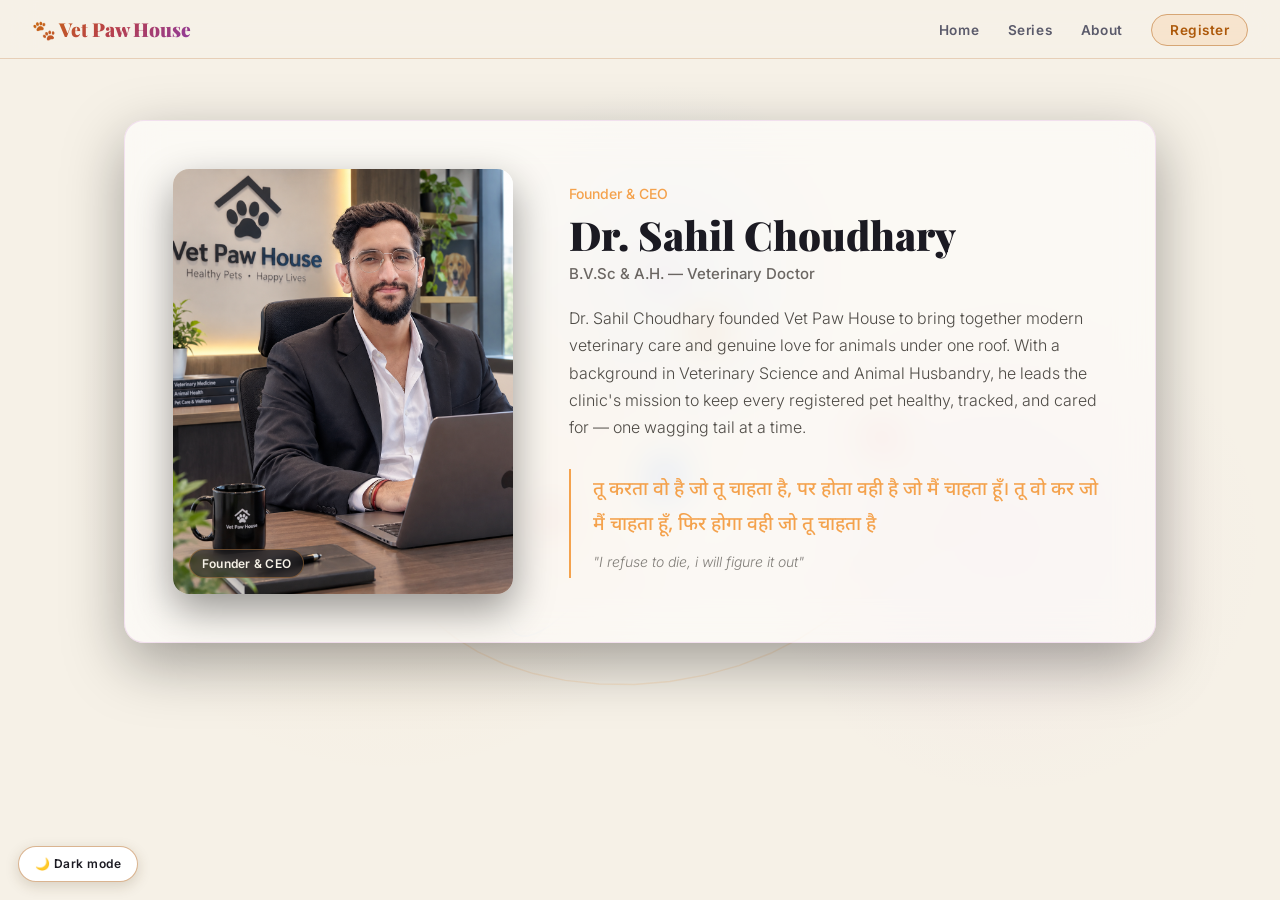
==== about.html @ 9d10beec "Add files via upload" ====
<!DOCTYPE html>
<html lang="en">
<head>
  <meta charset="UTF-8">
  <meta name="viewport" content="width=device-width, initial-scale=1.0">
  <title>Vet Paw House — About</title>
  <link rel="preconnect" href="https://fonts.googleapis.com">
  <link href="https://fonts.googleapis.com/css2?family=Playfair+Display:wght@700;900&family=Inter:wght@300;400;500;600;700&family=Noto+Sans+Devanagari:wght@400;500;600&display=swap" rel="stylesheet">
  <link rel="stylesheet" href="home.css">
  <script src="theme.js"></script>
  <style>
    /* ===== FOUNDER PAGE — page-specific styles only.
       Shared nav/canvas/footer rules live in home.css, same as home.html. ===== */

    .founder-section{
      position:relative; z-index:2;
      max-width:1080px; margin:0 auto;
      padding:120px 24px 100px;
    }

    .founder-card{
      display:grid;
      grid-template-columns:340px 1fr;
      gap:56px;
      align-items:center;
      background:rgba(27,30,39,.55);
      border:1px solid rgba(244,162,77,.18);
      border-radius:20px;
      backdrop-filter:blur(18px);
      -webkit-backdrop-filter:blur(18px);
      padding:48px;
      box-shadow:0 20px 60px rgba(0,0,0,.35);
    }
    :root[data-theme="light"] .founder-card,
    html:not([data-theme="dark"]) .founder-card{
      background:rgba(255,255,255,.55);
      border-color:rgba(201,111,208,.18);
    }

    .founder-photo-wrap{
      position:relative;
      border-radius:16px;
      overflow:hidden;
      aspect-ratio:4/5;
      box-shadow:0 16px 40px rgba(0,0,0,.4);
    }
    .founder-photo-wrap img{
      width:100%; height:100%; object-fit:cover; display:block;
    }
    .founder-photo-tag{
      position:absolute; left:16px; bottom:16px;
      font-family:'Inter',sans-serif; font-size:12px; font-weight:600;
      letter-spacing:.02em;
      color:#f6f1e7;
      background:rgba(13,15,20,.55);
      border:1px solid rgba(244,162,77,.35);
      padding:6px 12px; border-radius:999px;
      backdrop-filter:blur(6px);
    }

    .founder-eyebrow{
      font-family:'Inter',sans-serif; font-size:14px; font-weight:500;
      color:#f4a24d; margin:0 0 10px;
    }
    .founder-name{
      font-family:'Playfair Display',serif; font-weight:900;
      font-size:clamp(28px,3.4vw,40px); line-height:1.15;
      margin:0 0 6px; color:inherit;
    }
    .founder-credential{
      font-family:'Inter',sans-serif; font-size:15px; font-weight:500;
      color:rgba(246,241,231,.75); margin:0 0 22px;
    }
    :root[data-theme="light"] .founder-credential,
    html:not([data-theme="dark"]) .founder-credential{
      color:rgba(30,25,20,.65);
    }

    .founder-bio{
      font-family:'Inter',sans-serif; font-weight:300; font-size:16px;
      line-height:1.7; max-width:56ch;
      color:rgba(246,241,231,.85); margin:0 0 28px;
    }
    :root[data-theme="light"] .founder-bio,
    html:not([data-theme="dark"]) .founder-bio{
      color:rgba(30,25,20,.78);
    }

    .founder-quote{
      border-left:2px solid #f4a24d;
      padding:4px 0 4px 22px;
      margin:0;
    }
    .founder-quote-hi{
      font-family:'Noto Sans Devanagari','Inter',sans-serif;
      font-weight:500; font-size:19px; line-height:1.85;
      color:#f4a24d; margin:0 0 8px;
    }
    .founder-quote-en{
      font-family:'Inter',sans-serif; font-weight:300; font-style:italic;
      font-size:14px; line-height:1.6;
      color:rgba(246,241,231,.6); margin:0;
    }
    :root[data-theme="light"] .founder-quote-en,
    html:not([data-theme="dark"]) .founder-quote-en{
      color:rgba(30,25,20,.55);
    }

    @media (max-width:760px){
      .founder-card{
        grid-template-columns:1fr;
        padding:32px 24px;
        gap:32px;
      }
      .founder-photo-wrap{ max-width:280px; margin:0 auto; }
    }
  </style>
</head>
<body>

  <canvas id="bg-canvas"></canvas>

  <!-- NAVBAR -->
  <nav class="navbar">
    <a href="home.html" class="nav-logo">🐾 Vet Paw House</a>
    <ul class="nav-links">
      <li><a href="home.html"><span class="nav-text">Home</span></a></li>
      <li><a href="series.html"><span class="nav-text">Series</span></a></li>
      <li><a href="about.html"><span class="nav-text">About</span></a></li>
      <li class="nav-register"><a href="index.html" class="nav-cta">Register</a></li>
    </ul>
    <button class="nav-dots" id="navDots" type="button" aria-label="Open menu" aria-expanded="false" aria-controls="navMenu"><span></span><span></span><span></span></button>
    <div class="nav-menu" id="navMenu" aria-label="Site menu"></div>
  </nav>

  <!-- FOUNDER & CEO -->
  <section class="founder-section" id="founder-section">
    <div class="founder-card">
      <div class="founder-photo-wrap">
        <img src="founder.jpg" alt="Dr. Sahil Choudhary, Founder & CEO of Vet Paw House">
        <span class="founder-photo-tag">Founder & CEO</span>
      </div>
      <div class="founder-content">
        <p class="founder-eyebrow">Founder & CEO</p>
        <h1 class="founder-name">Dr. Sahil Choudhary</h1>
        <p class="founder-credential">B.V.Sc &amp; A.H. — Veterinary Doctor</p>
        <p class="founder-bio">
          Dr. Sahil Choudhary founded Vet Paw House to bring together modern veterinary
          care and genuine love for animals under one roof. With a background in
          Veterinary Science and Animal Husbandry, he leads the clinic's mission to
          keep every registered pet healthy, tracked, and cared for — one wagging
          tail at a time.
        </p>
        <blockquote class="founder-quote">
          <p class="founder-quote-hi">तू करता वो है जो तू चाहता है, पर होता वही है जो मैं चाहता हूँ। तू वो कर जो मैं चाहता हूँ, फिर होगा वही जो तू चाहता है</p>
          <p class="founder-quote-en">"I refuse to die, i will figure it out"</p>
        </blockquote>
      </div>
    </div>
  </section>

  <footer>
    <p>© <span id="year"></span> Vet Paw House. All rights reserved.</p>
    <p><a href="terms.html">Terms &amp; Conditions</a> · <a href="privacy.html">Privacy Policy</a> · <a href="index.html">Home</a></p>
  </footer>

<script>
  /* ===== BACKGROUND CANVAS — identical to home.html so the page feels continuous ===== */
  const canvas = document.getElementById('bg-canvas');
  const ctx = canvas.getContext('2d');
  let W, H;
  function isDark(){ return document.documentElement.getAttribute('data-theme') === 'dark'; }
  const FOCAL = 560;
  const COLS = [[244,162,77],[224,123,123],[201,111,208],[100,160,255]];
  function resize(){ W = canvas.width = window.innerWidth; H = canvas.height = window.innerHeight; }
  function mkRing(i){ const col=COLS[i%COLS.length]; return {radius:180+i*70,tilt:(i*0.6)+Math.random()*0.4,spin:(Math.random()-.5)*0.012+0.004,rot:Math.random()*Math.PI*2,points:64,col,nodeOffset:Math.random()*Math.PI*2}; }
  let rings=[];
  function init(){ rings=Array.from({length:6},(_,i)=>mkRing(i)); }
  let mouse={tx:0,ty:0.25}, camRotY=0, camRotX=0.25;
  function project3D(x,y,z){ const cosY=Math.cos(camRotY),sinY=Math.sin(camRotY); let x1=x*cosY-z*sinY,z1=x*sinY+z*cosY; const cosX=Math.cos(camRotX),sinX=Math.sin(camRotX); let y1=y*cosX-z1*sinX,z2=y*sinX+z1*cosX; const scale=FOCAL/(FOCAL+z2+500); return{sx:W*.5+x1*scale,sy:H*.5+y1*scale,scale,z:z2}; }
  function drawBlobs(t){ const dk=isDark(); [{cx:W*.30+Math.sin(t*.30)*110,cy:H*.42+Math.cos(t*.20)*75,r:320,col:'244,162,77',a:.07},{cx:W*.72+Math.cos(t*.25)*90,cy:H*.60+Math.sin(t*.32)*65,r:250,col:'201,111,208',a:.07},{cx:W*.52+Math.sin(t*.18)*70,cy:H*.24+Math.cos(t*.22)*55,r:190,col:'100,160,255',a:.05}].forEach(({cx,cy,r,col,a})=>{ const g=ctx.createRadialGradient(cx,cy,0,cx,cy,r); g.addColorStop(0,`rgba(${col},${dk?a:a*1.5})`); g.addColorStop(1,dk?'transparent':`rgba(${col},0)`); ctx.fillStyle=g; ctx.fillRect(0,0,W,H); }); }
  function drawVignette(){ const dk=isDark(); const g=ctx.createRadialGradient(W/2,H/2,H*.06,W/2,H/2,H*.80); g.addColorStop(0,dk?'rgba(13,15,20,0)':'rgba(246,241,231,0)'); g.addColorStop(1,dk?'rgba(13,15,20,.85)':'rgba(246,241,231,.7)'); ctx.fillStyle=g; ctx.fillRect(0,0,W,H); }
  let t=0;
  function animate(){ requestAnimationFrame(animate); t+=.007; camRotY+=(mouse.tx-camRotY)*.02; camRotX+=(mouse.ty-camRotX)*.02; const dk=isDark(); ctx.fillStyle=dk?'#0d0f14':'#f6f1e7'; ctx.fillRect(0,0,W,H); drawBlobs(t); const drawables=[]; rings.forEach(ring=>{ ring.rot+=ring.spin; const pts=[]; for(let p=0;p<=ring.points;p++){ const a=(p/ring.points)*Math.PI*2; const rx=Math.cos(a)*ring.radius,ry=Math.sin(a)*ring.radius*Math.sin(ring.tilt),rz=Math.sin(a)*ring.radius*Math.cos(ring.tilt); const cs=Math.cos(ring.rot),sn=Math.sin(ring.rot); pts.push(project3D(rx*cs-rz*sn,ry,rx*sn+rz*cs)); } const avgZ=pts.reduce((s,p)=>s+p.z,0)/pts.length; drawables.push({ring,pts,avgZ}); const na=ring.nodeOffset+t*1.3; const nrx=Math.cos(na)*ring.radius,nry=Math.sin(na)*ring.radius*Math.sin(ring.tilt),nrz=Math.sin(na)*ring.radius*Math.cos(ring.tilt); const cs=Math.cos(ring.rot),sn=Math.sin(ring.rot); const node=project3D(nrx*cs-nrz*sn,nry,nrx*sn+nrz*cs); drawables.push({node,ring,avgZ:node.z,isNode:true}); }); drawables.sort((a,b)=>a.avgZ-b.avgZ); drawables.forEach(d=>{ if(d.isNode){ const{node,ring}=d; const depth=Math.max(0,Math.min(1,(node.z+500)/900)); const r=3+depth*4,alpha=.25+depth*.6; const halo=ctx.createRadialGradient(node.sx,node.sy,0,node.sx,node.sy,r*4); halo.addColorStop(0,`rgba(${ring.col[0]},${ring.col[1]},${ring.col[2]},${(alpha*.5).toFixed(3)})`); halo.addColorStop(1,dk?'transparent':`rgba(${ring.col[0]},${ring.col[1]},${ring.col[2]},0)`); ctx.fillStyle=halo; ctx.beginPath(); ctx.arc(node.sx,node.sy,r*4,0,Math.PI*2); ctx.fill(); ctx.fillStyle=dk?`rgba(255,255,255,${alpha.toFixed(3)})`:`rgba(${ring.col[0]},${ring.col[1]},${ring.col[2]},${Math.min(1,alpha+.25).toFixed(3)})`; ctx.beginPath(); ctx.arc(node.sx,node.sy,Math.max(r,1),0,Math.PI*2); ctx.fill(); } else { const{ring,pts}=d; const depth=Math.max(0,Math.min(1,(d.avgZ+500)/900)); ctx.beginPath(); ctx.strokeStyle=`rgba(${ring.col[0]},${ring.col[1]},${ring.col[2]},${(.08+depth*.22).toFixed(3)})`; ctx.lineWidth=.8+depth*1.2; pts.forEach((p,idx)=>idx===0?ctx.moveTo(p.sx,p.sy):ctx.lineTo(p.sx,p.sy)); ctx.stroke(); } }); drawVignette(); }
  window.addEventListener('mousemove',e=>{ mouse.tx=((e.clientX/W)-.5)*0.6; mouse.ty=0.25+((e.clientY/H)-.5)*0.4; });
  window.addEventListener('mouseleave',()=>{ mouse.tx=0; mouse.ty=0.25; });
  resize(); init(); animate();
  let lastW=window.innerWidth;
  window.addEventListener('resize',()=>{ resize(); if(window.innerWidth!==lastW){ lastW=window.innerWidth; init(); } });

  /* ===== MOBILE NAV — same 3-dots pattern as home.html ===== */
  (function () {
    const nav  = document.querySelector('.navbar');
    const dots = document.getElementById('navDots');
    const menu = document.getElementById('navMenu');
    document.querySelectorAll('.nav-links li:not(.nav-register) a').forEach(a => {
      menu.appendChild(a.cloneNode(true));
    });
    function setOpen(open) {
      nav.classList.toggle('menu-open', open);
      dots.setAttribute('aria-expanded', String(open));
      dots.setAttribute('aria-label', open ? 'Close menu' : 'Open menu');
    }
    dots.addEventListener('click', e => { e.stopPropagation(); setOpen(!nav.classList.contains('menu-open')); });
    menu.addEventListener('click', e => { if (e.target.closest('a')) setOpen(false); });
    document.addEventListener('click', e => { if (!nav.contains(e.target)) setOpen(false); });
    document.addEventListener('keydown', e => { if (e.key === 'Escape') setOpen(false); });
    window.addEventListener('resize', () => { if (window.innerWidth > 767) setOpen(false); });
  })();

  /* ===== FOOTER YEAR ===== */
  document.getElementById('year').textContent = new Date().getFullYear();
</script>
</body>
</html>
---- home.css ----
*, *::before, *::after { margin: 0; padding: 0; box-sizing: border-box; }

:root {
  --bg: #0d0f14;
  --surface: #13151c;
  --card: #1a1d28;
  --accent: #f4a24d;
  --accent2: #e07b7b;
  --accent3: #c96fd0;
  --text: #e8e2d5;
  --muted: #7a7a8c;
}

html, body {
  min-height: 100%;
  background: var(--bg);
  color: var(--text);
  font-family: 'Inter', sans-serif;
  overflow-x: hidden;
}

#bg-canvas {
  position: fixed;
  inset: 0;
  z-index: 0;
}

/* ===================== NAVBAR ===================== */
.navbar {
  position: fixed;
  top: 0; left: 0; right: 0;
  z-index: 50;
  display: flex;
  align-items: center;
  justify-content: space-between;
  padding: 1rem 2rem;
  background: rgba(13,15,20,0.55);
  backdrop-filter: blur(16px);
  border-bottom: 1px solid rgba(244,162,77,0.12);
}
.nav-logo {
  display: flex;
  align-items: center;
  gap: .5rem;
  font-family: 'Playfair Display', serif;
  font-weight: 900;
  font-size: 1.2rem;
  background: linear-gradient(135deg, #f4a24d, #e07b7b, #c96fd0);
  -webkit-background-clip: text;
  -webkit-text-fill-color: transparent;
  background-clip: text;
  text-decoration: none;
}
.nav-links {
  display: flex;
  align-items: center;
  gap: 1.8rem;
  list-style: none;
}
.nav-links a {
  color: var(--muted);
  text-decoration: none;
  font-size: .85rem;
  font-weight: 600;
  letter-spacing: .04em;
  transition: color .2s;
  cursor: pointer;
}
.nav-links a:hover { color: var(--accent); }
.nav-links .nav-cta {
  background: rgba(244,162,77,0.12);
  border: 1px solid rgba(244,162,77,0.45);
  color: var(--accent);
  padding: .45rem 1.1rem;
  border-radius: 40px;
}
/* 3-dots button + dropdown menu — only shown on phones (see the max-width: 767px block) */
.nav-dots {
  display: none;
  flex: 0 0 38px;
  width: 38px; height: 38px;
  margin-left: .6rem;
  padding: 0;
  border-radius: 50%;
  flex-direction: column;
  align-items: center;
  justify-content: center;
  gap: 3.5px;
  background: rgba(244,162,77,0.1);
  border: 1px solid rgba(244,162,77,0.35);
  cursor: pointer;
  -webkit-tap-highlight-color: transparent;
  transition: background .2s;
}
.nav-dots span {
  display: block;
  width: 4px; height: 4px;
  border-radius: 50%;
  background: var(--accent);
}
.navbar.menu-open .nav-dots { background: rgba(244,162,77,0.24); }
.nav-menu {
  display: none;
  position: absolute;
  top: calc(100% + 8px);
  right: .8rem;
  width: min(260px, calc(100vw - 1.6rem));
  padding: .5rem;
  flex-direction: column;
  gap: .15rem;
  background: rgba(19,21,28,0.97);
  border: 1px solid rgba(244,162,77,0.25);
  border-radius: 18px;
  box-shadow: 0 14px 40px rgba(0,0,0,0.5);
}
.nav-menu a {
  display: flex;
  align-items: center;
  padding: .85rem 1rem;
  border-radius: 12px;
  color: var(--text);
  text-decoration: none;
  font-size: .92rem;
  font-weight: 600;
  letter-spacing: .02em;
  -webkit-tap-highlight-color: transparent;
}
.nav-menu a:hover,
.nav-menu a:active { background: rgba(244,162,77,0.14); color: var(--accent); }
@keyframes navMenuIn {
  from { opacity: 0; transform: translateY(-6px); }
  to   { opacity: 1; transform: translateY(0); }
}

/* ===================== PET BOXES SECTION ===================== */
.pets-section {
  position: relative;
  z-index: 1;
  padding: 6rem 2rem 5rem;
  max-width: 1100px;
  margin: 0 auto;
}
.pets-section .sec-head {
  text-align: center;
  margin-bottom: 2.4rem;
}
.pets-section .sec-head h2 {
  font-family: 'Playfair Display', serif;
  font-size: clamp(1.7rem, 4vw, 2.2rem);
  font-weight: 900;
  background: linear-gradient(135deg, #f4a24d, #e07b7b, #c96fd0);
  -webkit-background-clip: text;
  -webkit-text-fill-color: transparent;
  background-clip: text;
  margin-bottom: .5rem;
}
.pets-section .sec-head p { color: var(--muted); font-size: .88rem; }

.pets-grid {
  display: grid;
  grid-template-columns: repeat(auto-fit, minmax(200px, 260px));
  justify-content: center;
  gap: 1.4rem;
}

/* ===================== PET CARD ===================== */
.pet-box {
  background: rgba(19,21,28,0.78);
  border: 1px solid rgba(244,162,77,0.18);
  border-radius: 20px;
  overflow: hidden;
  backdrop-filter: blur(14px);
  box-shadow: 0 0 40px rgba(244,162,77,0.06), 0 2px 24px rgba(0,0,0,0.4);
  transition: transform .25s, box-shadow .25s;
  cursor: pointer;
}
.pet-box:hover {
  transform: translateY(-4px);
  box-shadow: 0 0 60px rgba(244,162,77,0.18), 0 8px 30px rgba(0,0,0,0.45);
}
.pet-box .pet-photo {
  width: 100%;
  height: 150px;
  object-fit: cover;
  display: block;
  filter: saturate(1.05);
}
.pet-box .pet-info {
  padding: 1rem 1.1rem 1.2rem;
}
.pet-box .pet-name {
  font-family: 'Playfair Display', serif;
  font-weight: 700;
  font-size: 1.1rem;
  color: var(--text);
  margin-bottom: .18rem;
  display: flex;
  align-items: center;
  gap: .4rem;
}
.demo-tag {
  font-family: 'Inter', sans-serif;
  font-size: .52rem;
  font-weight: 700;
  letter-spacing: .08em;
  color: var(--accent2);
  background: rgba(224,123,123,0.14);
  border: 1px solid rgba(224,123,123,0.4);
  padding: .1rem .38rem;
  border-radius: 20px;
}
.pet-box .pet-breed {
  font-size: .74rem;
  color: var(--muted);
  letter-spacing: .03em;
  margin-bottom: .55rem;
}
.pet-box .pet-meta {
  display: flex;
  gap: .45rem;
  flex-wrap: wrap;
  margin-bottom: .85rem;
}
.pet-chip {
  font-size: .65rem;
  font-weight: 600;
  letter-spacing: .05em;
  padding: .22rem .6rem;
  border-radius: 30px;
  background: rgba(244,162,77,0.08);
  border: 1px solid rgba(244,162,77,0.22);
  color: var(--accent);
}
.pet-chip.sex  { background: rgba(201,111,208,0.08); border-color: rgba(201,111,208,0.22); color: var(--accent3); }
.pet-chip.age  { background: rgba(100,160,255,0.08); border-color: rgba(100,160,255,0.22); color: #7eb8ff; }
.lock-btn {
  display: inline-flex;
  align-items: center;
  gap: .35rem;
  font-size: .68rem;
  font-weight: 700;
  letter-spacing: .08em;
  text-transform: uppercase;
  color: var(--accent);
  background: rgba(244,162,77,0.1);
  border: 1px solid rgba(244,162,77,0.35);
  padding: .42rem 1rem;
  border-radius: 40px;
  width: 100%;
  justify-content: center;
  transition: background .2s;
}
.pet-box:hover .lock-btn {
  background: rgba(244,162,77,0.18);
}

.pets-empty {
  text-align: center;
  color: var(--muted);
  font-size: .85rem;
  padding: 2.5rem 1rem;
  border: 1px dashed rgba(244,162,77,0.25);
  border-radius: 18px;
  grid-column: 1 / -1;
}

/* ===================== FOOTER ===================== */
.footer {
  position: relative;
  z-index: 1;
  text-align: center;
  padding: 2rem 1rem 2.5rem;
  color: var(--muted);
  font-size: .78rem;
  border-top: 1px solid rgba(244,162,77,0.1);
}

.footer-links { margin-top: .5rem; }
.footer-links a { color: var(--muted); text-decoration: none; margin: 0 .35rem; transition: color .2s; }
.footer-links a:hover { color: var(--accent); text-decoration: underline; }

/* ===================== MODALS ===================== */
.pbm-overlay {
  position: fixed;
  inset: 0;
  background: rgba(0,0,0,.78);
  backdrop-filter: blur(8px);
  z-index: 200;
  display: flex;
  align-items: center;
  justify-content: center;
  padding: 1.5rem;
  opacity: 0;
  pointer-events: none;
  transition: opacity .3s;
}
.pbm-overlay.open { opacity: 1; pointer-events: all; }
.pbm {
  background: var(--card);
  border: 1px solid rgba(244,162,77,0.2);
  border-radius: 24px;
  padding: 2rem;
  max-width: 460px;
  width: 100%;
  max-height: 86vh;
  overflow-y: auto;
  box-shadow: 0 0 80px rgba(244,162,77,0.1);
  transform: translateY(24px);
  transition: transform .3s ease;
}
.pbm-overlay.open .pbm { transform: translateY(0); }
.pbm h3 {
  font-family: 'Playfair Display', serif;
  color: var(--accent);
  font-size: 1.4rem;
  margin-bottom: 1.2rem;
  text-align: center;
}
.pbm input[type=password] {
  width: 100%;
  background: rgba(13,15,20,0.7);
  border: 1px solid rgba(244,162,77,0.25);
  border-radius: 12px;
  padding: .8rem 1rem;
  color: var(--text);
  font-size: .9rem;
  outline: none;
  margin-bottom: .8rem;
}
.pbm input[type=password]:focus { border-color: var(--accent); }
.pbm-err {
  color: var(--accent2);
  font-size: .78rem;
  text-align: center;
  margin-bottom: .6rem;
  min-height: 16px;
}
.pbm .pbm-btn-row { display: flex; gap: .7rem; margin-top: .4rem; }
.pbm button {
  flex: 1;
  padding: .75rem 1rem;
  border-radius: 60px;
  font-weight: 700;
  font-size: .8rem;
  letter-spacing: .06em;
  text-transform: uppercase;
  cursor: pointer;
  border: none;
}
.pbm .pbm-unlock {
  background: linear-gradient(135deg, #f4a24d, #e07b7b);
  color: #0d0f14;
}
.pbm .pbm-cancel {
  background: rgba(244,162,77,0.08);
  border: 1.5px solid rgba(244,162,77,0.3);
  color: var(--accent);
}
/* ===================== RESPONSIVE — TABLET / iPAD (768px–1024px) ===================== */
@media (max-width: 1024px) {
  .pets-section { padding: 5.5rem 1.6rem 4rem; max-width: 900px; }
  .pets-grid { grid-template-columns: repeat(auto-fit, minmax(180px, 240px)); gap: 1.1rem; }
  .pet-box .pet-photo { height: 135px; }
}

/* ===================== RESPONSIVE — LARGE PHONES / SMALL TABLETS (481px–767px) ===================== */
@media (max-width: 767px) {
  .navbar { padding: .7rem 1rem; }
  .nav-logo { font-size: 1.05rem; white-space: nowrap; }
  .nav-links .nav-cta { font-size: .78rem; padding: .48rem 1.05rem; }

  .pets-section { padding: 5rem 1.1rem 3.2rem; }
  .pets-section .sec-head { margin-bottom: 1.6rem; }
  .pets-section .sec-head p { padding: 0 .5rem; }

  .pets-grid { grid-template-columns: repeat(auto-fit, minmax(155px, 230px)); gap: .9rem; }
  .pet-box .pet-photo { height: 120px; }
  .pet-box .pet-info { padding: .8rem .9rem 1rem; }
  .pet-box .pet-name { font-size: 1rem; }

  .pbm { padding: 1.6rem; border-radius: 20px; }
  .pbm h3 { font-size: 1.2rem; }
}

/* ===================== RESPONSIVE — MOBILE (≤480px) ===================== */
@media (max-width: 480px) {
  .navbar { padding: .65rem .85rem; }
  .nav-logo { font-size: .95rem; gap: .3rem; }
  .nav-links .nav-cta { padding: .42rem .85rem; font-size: .74rem; }

  .pets-section { padding: 4.6rem .8rem 2.6rem; }
  .pets-section .sec-head h2 { font-size: 1.4rem; }
  .pets-section .sec-head p { font-size: .78rem; }

  .pets-grid { grid-template-columns: repeat(auto-fit, minmax(140px, 220px)); gap: .7rem; }
  .pet-box { border-radius: 16px; }
  .pet-box .pet-photo { height: 110px; }
  .pet-box .pet-info { padding: .7rem .8rem .9rem; }
  .pet-box .pet-name { font-size: .92rem; }
  .pet-box .pet-breed { font-size: .68rem; }
  .pet-chip { font-size: .58rem; padding: .18rem .5rem; }
  .lock-btn { font-size: .6rem; padding: .38rem .8rem; }

  .footer { padding: 1.6rem .8rem 2rem; font-size: .7rem; }

  .pbm-overlay { padding: 1rem; }
  .pbm { padding: 1.4rem 1.2rem; }
}

/* ===================== RESPONSIVE — VERY SMALL PHONES (≤360px) ===================== */
@media (max-width: 360px) {
  .pets-grid { grid-template-columns: repeat(auto-fit, minmax(125px, 200px)); gap: .55rem; }
  .pet-box .pet-photo { height: 95px; }
}

/* ===================== MOBILE & TABLET REFINEMENTS ===================== */
/* iPad (768px–1024px): roomier bar with touch-sized links (full menu stays visible) */
@media (min-width: 768px) and (max-width: 1024px) {
  .navbar { padding: .9rem 1.6rem; }
  .nav-links { gap: 1.5rem; }
  .nav-links a { font-size: .9rem; }
  .nav-links .nav-cta { padding: .5rem 1.2rem; }
}

/* touch screens: no "stuck" hover lift after a tap */
@media (hover: none) {
  .pet-box:hover { transform: none; }
}

/* phones: Register + 3-dots menu in the bar, everything else inside the menu */
@media (max-width: 767px) {
  .nav-links li:not(.nav-register) { display: none; }
  .nav-links { margin-left: auto; gap: 0; }
  .nav-dots { display: flex; }
  .navbar.menu-open .nav-menu { display: flex; animation: navMenuIn .18s ease both; }

  .pbm input[type=password] { font-size: 16px; }  /* stops iOS zooming into the field */
  .pbm button { min-height: 44px; }
  .footer { padding-bottom: 4.5rem; }             /* keeps the last line clear of the Dark-mode button */
}
@media (max-width: 480px) {
  .nav-dots { flex-basis: 36px; width: 36px; height: 36px; margin-left: .5rem; }
}
@media (max-width: 360px) {
  .nav-logo { font-size: .85rem; }
  .nav-links .nav-cta { padding: .38rem .7rem; font-size: .7rem; }
  .nav-dots { margin-left: .4rem; }
}

/* ===================== LIGHT THEME (default) =====================
   Used when <html data-theme="light"> — theme.js sets this (light is the default)
   and its "Dark mode" button switches to dark, which is simply the original
   dark colours above. */
html[data-theme="light"] {
  color-scheme: light;
  --bg: #f6f1e7;
  --surface: #ffffff;
  --card: #ffffff;
  --accent: #ad590b;
  --accent2: #b23e3e;
  --accent3: #8f3a9c;
  --text: #1b1a22;
  --muted: #5b5b6b;
}
html[data-theme="light"] .navbar { background: rgba(246,241,231,0.88); border-bottom-color: rgba(173,89,11,0.22); }
html[data-theme="light"] .nav-logo,
html[data-theme="light"] .pets-section .sec-head h2 { background-image: linear-gradient(135deg, #c96a0c, #b8404a, #8f3a9c); }
html[data-theme="light"] .nav-links .nav-cta { background: rgba(244,162,77,0.16); border-color: rgba(173,89,11,0.45); }
html[data-theme="light"] .pet-box {
  background: rgba(255,255,255,0.92); border-color: rgba(173,89,11,0.22);
  box-shadow: 0 2px 24px rgba(80,55,20,0.10);
}
html[data-theme="light"] .pet-box:hover { box-shadow: 0 8px 30px rgba(80,55,20,0.18); }
html[data-theme="light"] .pet-chip.age { background: rgba(31,95,180,0.08); border-color: rgba(31,95,180,0.3); color: #1f5fb4; }
html[data-theme="light"] .pets-empty { border-color: rgba(173,89,11,0.3); }
html[data-theme="light"] .footer { border-top-color: rgba(173,89,11,0.2); }
html[data-theme="light"] .pbm-overlay { background: rgba(30,22,10,0.5); }
html[data-theme="light"] .pbm { border-color: rgba(173,89,11,0.3); box-shadow: 0 20px 60px rgba(60,40,10,0.25); }
html[data-theme="light"] .pbm input[type=password] { background: #ffffff; border-color: rgba(0,0,0,0.25); }
html[data-theme="light"] .pbm .pbm-cancel { border-color: rgba(173,89,11,0.4); }
/* care-reminder bell on each pet card (its base style lives in home.html) */
html[data-theme="light"] .care-bell { background: #ffffff; border-color: rgba(173,89,11,0.5); box-shadow: 0 4px 12px rgba(80,55,20,0.18); }
html[data-theme="light"] .care-bell-badge { border-color: var(--bg); }
html[data-theme="light"] .nav-dots { background: rgba(244,162,77,0.16); border-color: rgba(173,89,11,0.45); }
html[data-theme="light"] .navbar.menu-open .nav-dots { background: rgba(244,162,77,0.3); }
html[data-theme="light"] .nav-menu { background: rgba(255,255,255,0.98); border-color: rgba(173,89,11,0.3); box-shadow: 0 14px 40px rgba(60,40,10,0.22); }
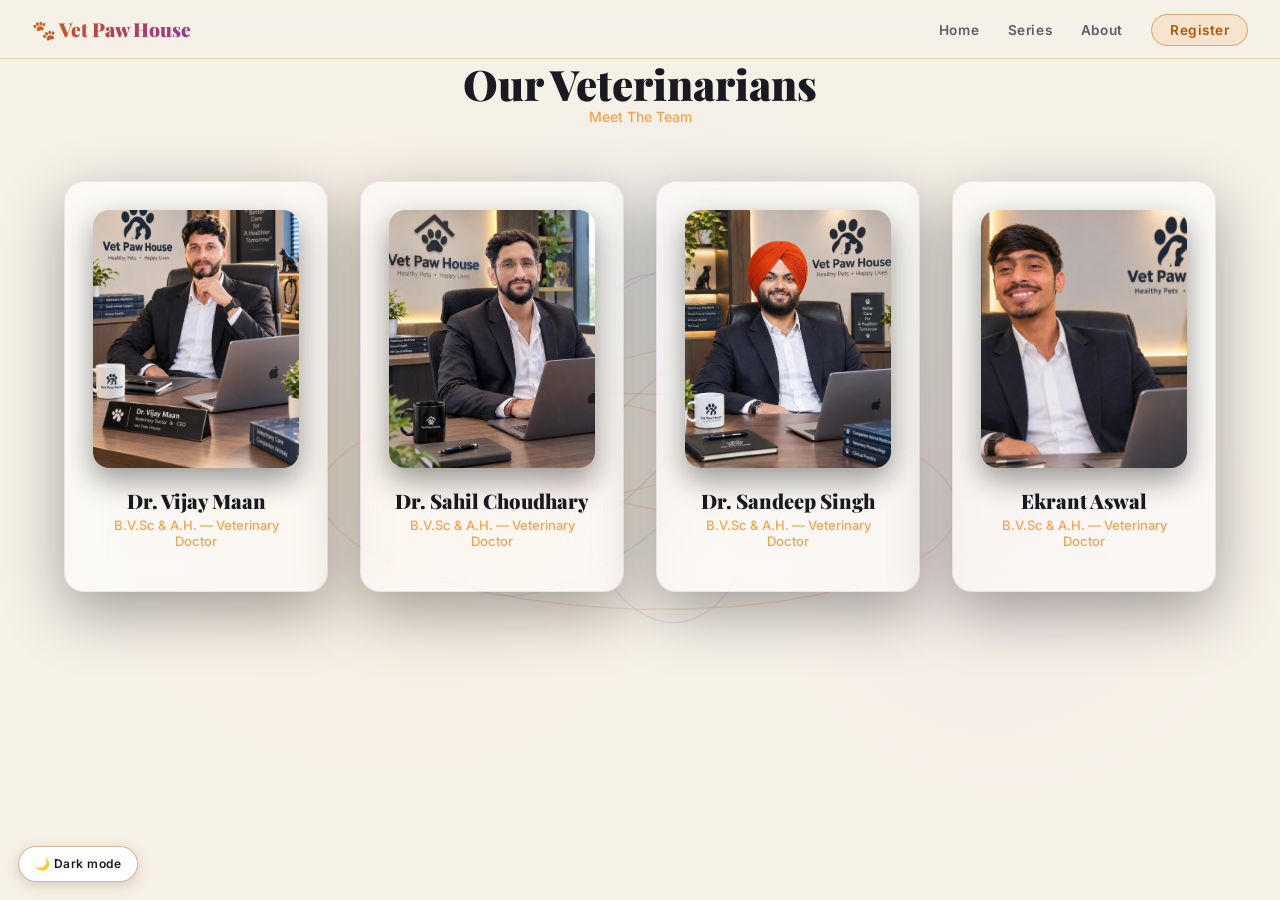
==== commit 98b7f5b4: "Add files via upload" ====
--- a/about.html
+++ b/about.html
@@ -9,45 +9,46 @@
   <link rel="stylesheet" href="home.css">
   <script src="theme.js"></script>
   <style>
-    /* ===== FOUNDER PAGE — page-specific styles only.
+    /* ===== TEAM PAGE — page-specific styles only.
        Shared nav/canvas/footer rules live in home.css, same as home.html. ===== */
 
-    .founder-section{
+    /* ----- CEO spotlight, shown before the team grid ----- */
+    .ceo-section{
       position:relative; z-index:2;
       max-width:1080px; margin:0 auto;
-      padding:120px 24px 100px;
-    }
-
-    .founder-card{
+      padding:120px 24px 60px; /* top padding clears the fixed navbar */
+    }
+
+    .ceo-card{
       display:grid;
-      grid-template-columns:340px 1fr;
-      gap:56px;
+      grid-template-columns:320px 1fr;
+      gap:48px;
       align-items:center;
       background:rgba(27,30,39,.55);
       border:1px solid rgba(244,162,77,.18);
       border-radius:20px;
       backdrop-filter:blur(18px);
       -webkit-backdrop-filter:blur(18px);
-      padding:48px;
+      padding:40px;
       box-shadow:0 20px 60px rgba(0,0,0,.35);
     }
-    :root[data-theme="light"] .founder-card,
-    html:not([data-theme="dark"]) .founder-card{
+    :root[data-theme="light"] .ceo-card,
+    html:not([data-theme="dark"]) .ceo-card{
       background:rgba(255,255,255,.55);
       border-color:rgba(201,111,208,.18);
     }
 
-    .founder-photo-wrap{
+    .ceo-photo-wrap{
       position:relative;
       border-radius:16px;
       overflow:hidden;
       aspect-ratio:4/5;
       box-shadow:0 16px 40px rgba(0,0,0,.4);
     }
-    .founder-photo-wrap img{
+    .ceo-photo-wrap img{
       width:100%; height:100%; object-fit:cover; display:block;
     }
-    .founder-photo-tag{
+    .ceo-photo-tag{
       position:absolute; left:16px; bottom:16px;
       font-family:'Inter',sans-serif; font-size:12px; font-weight:600;
       letter-spacing:.02em;
@@ -58,61 +59,139 @@
       backdrop-filter:blur(6px);
     }
 
-    .founder-eyebrow{
+    .ceo-eyebrow{
       font-family:'Inter',sans-serif; font-size:14px; font-weight:500;
       color:#f4a24d; margin:0 0 10px;
     }
-    .founder-name{
+    .ceo-name{
       font-family:'Playfair Display',serif; font-weight:900;
-      font-size:clamp(28px,3.4vw,40px); line-height:1.15;
+      font-size:clamp(26px,3.2vw,36px); line-height:1.15;
       margin:0 0 6px; color:inherit;
     }
-    .founder-credential{
+    .ceo-credential{
       font-family:'Inter',sans-serif; font-size:15px; font-weight:500;
       color:rgba(246,241,231,.75); margin:0 0 22px;
     }
-    :root[data-theme="light"] .founder-credential,
-    html:not([data-theme="dark"]) .founder-credential{
+    :root[data-theme="light"] .ceo-credential,
+    html:not([data-theme="dark"]) .ceo-credential{
       color:rgba(30,25,20,.65);
     }
 
-    .founder-bio{
+    .ceo-bio{
       font-family:'Inter',sans-serif; font-weight:300; font-size:16px;
       line-height:1.7; max-width:56ch;
       color:rgba(246,241,231,.85); margin:0 0 28px;
     }
-    :root[data-theme="light"] .founder-bio,
-    html:not([data-theme="dark"]) .founder-bio{
+    :root[data-theme="light"] .ceo-bio,
+    html:not([data-theme="dark"]) .ceo-bio{
       color:rgba(30,25,20,.78);
     }
 
-    .founder-quote{
+    .ceo-quote{
       border-left:2px solid #f4a24d;
       padding:4px 0 4px 22px;
       margin:0;
     }
-    .founder-quote-hi{
+    .ceo-quote-hi{
       font-family:'Noto Sans Devanagari','Inter',sans-serif;
       font-weight:500; font-size:19px; line-height:1.85;
       color:#f4a24d; margin:0 0 8px;
     }
-    .founder-quote-en{
+    .ceo-quote-en{
       font-family:'Inter',sans-serif; font-weight:300; font-style:italic;
       font-size:14px; line-height:1.6;
       color:rgba(246,241,231,.6); margin:0;
     }
-    :root[data-theme="light"] .founder-quote-en,
-    html:not([data-theme="dark"]) .founder-quote-en{
+    :root[data-theme="light"] .ceo-quote-en,
+    html:not([data-theme="dark"]) .ceo-quote-en{
       color:rgba(30,25,20,.55);
     }
 
     @media (max-width:760px){
-      .founder-card{
+      .ceo-card{
         grid-template-columns:1fr;
-        padding:32px 24px;
-        gap:32px;
+        padding:28px 24px;
+        gap:28px;
       }
-      .founder-photo-wrap{ max-width:280px; margin:0 auto; }
+      .ceo-photo-wrap{ max-width:260px; margin:0 auto; }
+      .ceo-eyebrow, .ceo-name, .ceo-credential{ text-align:center; }
+    }
+
+    .team-section{
+      position:relative; z-index:2;
+      max-width:1200px; margin:0 auto;
+      padding:40px 24px 100px;
+    }
+
+    .team-heading{ text-align:center; margin:0 0 56px; }
+    .team-eyebrow{
+      font-family:'Inter',sans-serif; font-size:14px; font-weight:500;
+      color:#f4a24d; margin:0 0 10px;
+    }
+    .team-title{
+      font-family:'Playfair Display',serif; font-weight:900;
+      font-size:clamp(28px,3.6vw,42px); line-height:1.15;
+      margin:0; color:inherit;
+    }
+
+    /* Auto-flowing grid: add as many .team-card blocks as you like later,
+       this will keep wrapping them into rows on its own — no layout edits needed. */
+    .team-grid{
+      display:grid;
+      grid-template-columns:repeat(auto-fit, minmax(240px, 1fr));
+      gap:32px;
+    }
+
+    .team-card{
+      background:rgba(27,30,39,.55);
+      border:1px solid rgba(244,162,77,.18);
+      border-radius:20px;
+      backdrop-filter:blur(18px);
+      -webkit-backdrop-filter:blur(18px);
+      padding:28px;
+      box-shadow:0 20px 60px rgba(0,0,0,.35);
+      text-align:center;
+    }
+    :root[data-theme="light"] .team-card,
+    html:not([data-theme="dark"]) .team-card{
+      background:rgba(255,255,255,.55);
+      border-color:rgba(201,111,208,.18);
+    }
+
+    .team-photo-wrap{
+      position:relative;
+      border-radius:16px;
+      overflow:hidden;
+      aspect-ratio:4/5;
+      box-shadow:0 12px 30px rgba(0,0,0,.4);
+      margin:0 0 20px;
+    }
+    .team-photo-wrap img{
+      width:100%; height:100%; object-fit:cover; display:block;
+    }
+
+    .team-name{
+      font-family:'Playfair Display',serif; font-weight:900;
+      font-size:20px; line-height:1.25;
+      margin:0 0 4px; color:inherit;
+    }
+    .team-credential{
+      font-family:'Inter',sans-serif; font-size:13px; font-weight:500;
+      color:#f4a24d; margin:0 0 14px;
+    }
+    .team-bio{
+      font-family:'Inter',sans-serif; font-weight:300; font-size:14.5px;
+      line-height:1.6;
+      color:rgba(246,241,231,.8); margin:0;
+    }
+    :root[data-theme="light"] .team-bio,
+    html:not([data-theme="dark"]) .team-bio{
+      color:rgba(30,25,20,.72);
+    }
+
+    @media (max-width:760px){
+      .team-grid{ grid-template-columns:repeat(auto-fit, minmax(200px, 1fr)); gap:24px; }
+      .team-card{ padding:22px; }
     }
   </style>
 </head>
@@ -133,28 +212,74 @@
     <div class="nav-menu" id="navMenu" aria-label="Site menu"></div>
   </nav>
 
-  <!-- FOUNDER & CEO -->
-  <section class="founder-section" id="founder-section">
-    <div class="founder-card">
-      <div class="founder-photo-wrap">
-        <img src="founder.jpg" alt="Dr. Sahil Choudhary, Founder & CEO of Vet Paw House">
-        <span class="founder-photo-tag">Founder & CEO</span>
-      </div>
-      <div class="founder-content">
-        <p class="founder-eyebrow">Founder & CEO</p>
-        <h1 class="founder-name">Dr. Sahil Choudhary</h1>
-        <p class="founder-credential">B.V.Sc &amp; A.H. — Veterinary Doctor</p>
-        <p class="founder-bio">
-          Dr. Sahil Choudhary founded Vet Paw House to bring together modern veterinary
-          care and genuine love for animals under one roof. With a background in
-          Veterinary Science and Animal Husbandry, he leads the clinic's mission to
-          keep every registered pet healthy, tracked, and cared for — one wagging
-          tail at a time.
+  <!-- CEO --
+  <section class="ceo-section" id="ceo-section">
+    <div class="ceo-card">
+      <div class="ceo-photo-wrap">
+        <img src="ceo.png" alt="Dr. Vijay Maan, Veterinary Doctor and CEO of Vet Paw House">
+        <span class="ceo-photo-tag">CEO</span>
+      </div>
+      <div class="ceo-content">
+        <p class="ceo-eyebrow">CEO</p>
+        <h1 class="ceo-name">Dr. Vijay Maan</h1>
+        <p class="ceo-credential">B.V.Sc &amp; A.H. — Veterinary Doctor</p>
+        <p class="ceo-bio">
+          Dr. Vijay Maan leads Vet Paw House with a mission to bring modern
+          veterinary care and genuine love for animals under one roof. With a
+          background in Veterinary Science and Animal Husbandry, he oversees
+          the clinic's work to keep every registered pet healthy, tracked,
+          and cared for — one wagging tail at a time.
         </p>
-        <blockquote class="founder-quote">
-          <p class="founder-quote-hi">तू करता वो है जो तू चाहता है, पर होता वही है जो मैं चाहता हूँ। तू वो कर जो मैं चाहता हूँ, फिर होगा वही जो तू चाहता है</p>
-          <p class="founder-quote-en">"I refuse to die, i will figure it out"</p>
+        <blockquote class="ceo-quote">
+          <p class="ceo-quote-hi">I refuse to die, I will figure out it</p>
+          
         </blockquote>
+      </div>
+    </div>
+  </section> -->
+
+  <!-- OUR TEAM -->
+  <section class="team-section" id="team-section">
+    <div class="team-heading"> 
+      <br>     
+      <h1 class="team-title">Our Veterinarians</h1>
+      <p class="team-eyebrow">Meet The Team</p>
+    </div>
+
+    <div class="team-grid">
+      <!-- TEAM CARD — copy this whole <div class="team-card">...</div> block
+           and paste it again inside .team-grid to add another vet later.
+           Just change the img src, alt, name, credential and bio line. -->
+      <div class="team-card">
+        <div class="team-photo-wrap">
+          <img src="ceo.png" alt="Dr. Vet One, Veterinarian at Vet Paw House">
+        </div>
+        <h2 class="team-name">Dr. Vijay Maan</h2>
+        <p class="team-credential">B.V.Sc &amp; A.H. — Veterinary Doctor</p>        
+      </div>
+
+      <div class="team-card">
+        <div class="team-photo-wrap">
+          <img src="founder.jpg" alt="Dr. Vet Two, Veterinarian at Vet Paw House">
+        </div>
+        <h2 class="team-name">Dr. Sahil Choudhary</h2>
+        <p class="team-credential">B.V.Sc &amp; A.H. — Veterinary Doctor</p>        
+      </div>
+
+      <div class="team-card">
+        <div class="team-photo-wrap">
+          <img src="sandeep.png" alt="Dr. Vet Three, Veterinarian at Vet Paw House">
+        </div>
+        <h2 class="team-name">Dr. Sandeep Singh</h2>
+        <p class="team-credential">B.V.Sc &amp; A.H. — Veterinary Doctor</p>       
+      </div>
+
+      <div class="team-card">
+        <div class="team-photo-wrap">
+          <img src="ekrant.png" alt="Dr. Vet Four, Veterinarian at Vet Paw House">
+        </div>
+        <h2 class="team-name"> Ekrant Aswal</h2>
+        <p class="team-credential">B.V.Sc &amp; A.H. — Veterinary Doctor</p>       
       </div>
     </div>
   </section>
@@ -212,4 +337,4 @@
   document.getElementById('year').textContent = new Date().getFullYear();
 </script>
 </body>
-</html>
+</html>
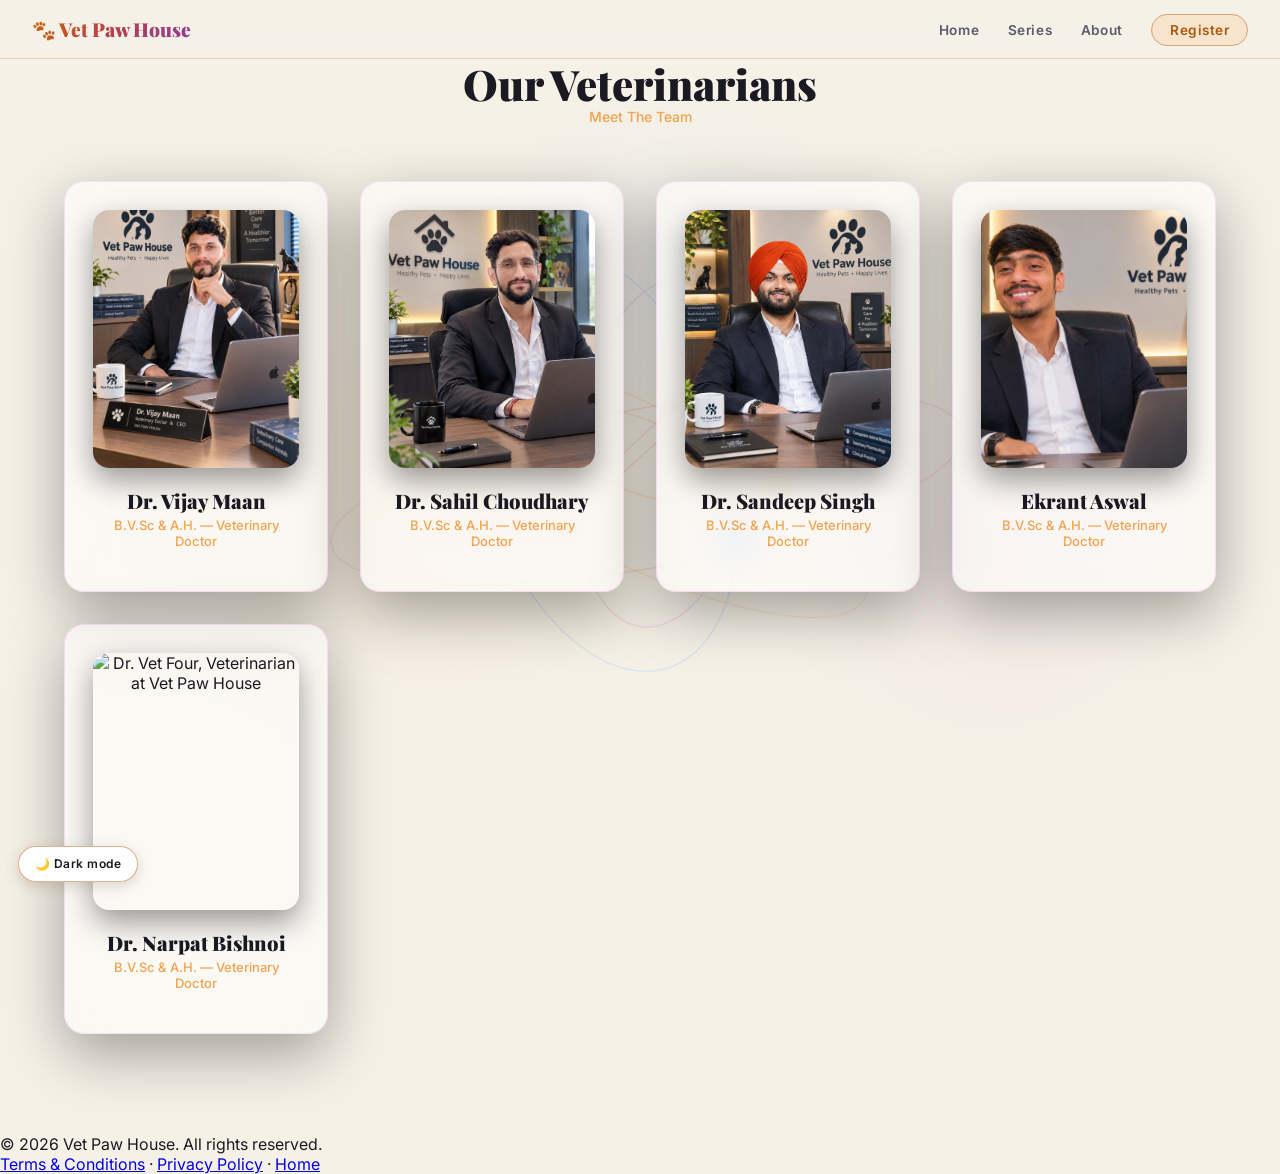
==== commit b1f3c5d0: "Add files via upload" ====
--- a/about.html
+++ b/about.html
@@ -279,6 +279,14 @@
           <img src="ekrant.png" alt="Dr. Vet Four, Veterinarian at Vet Paw House">
         </div>
         <h2 class="team-name"> Ekrant Aswal</h2>
+        <p class="team-credential">B.V.Sc &amp; A.H. — Veterinary Doctor</p>       
+      </div>
+
+      <div class="team-card">
+        <div class="team-photo-wrap">
+          <img src="narpat.png" alt="Dr. Vet Four, Veterinarian at Vet Paw House">
+        </div>
+        <h2 class="team-name"> Dr. Narpat Bishnoi</h2>
         <p class="team-credential">B.V.Sc &amp; A.H. — Veterinary Doctor</p>       
       </div>
     </div>
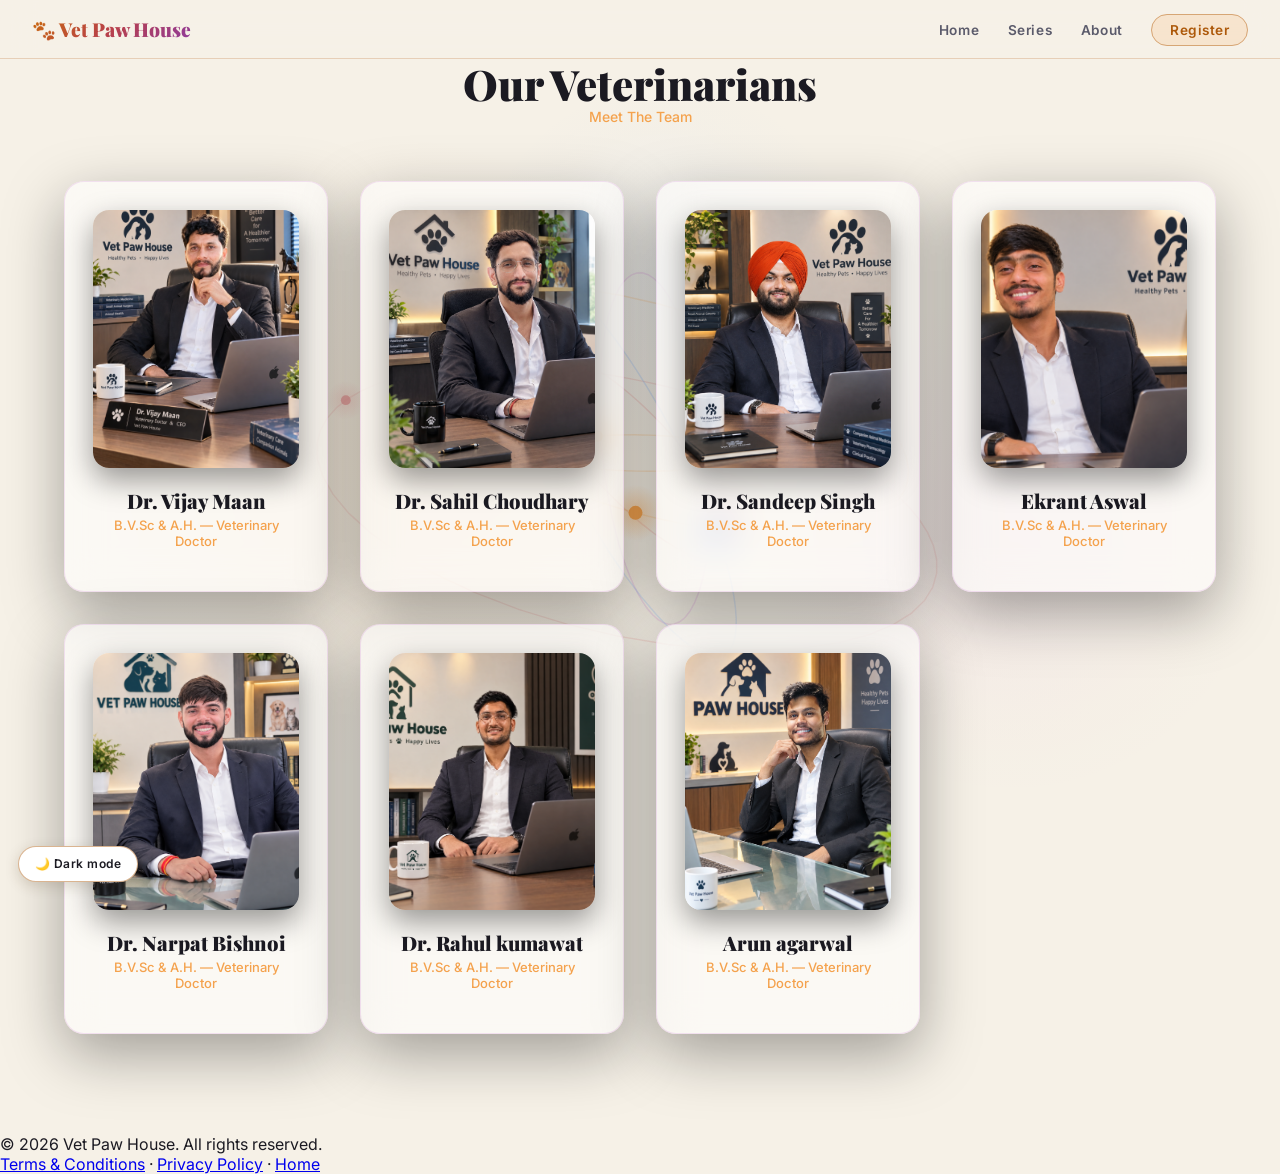
==== commit 9302df6a: "Add files via upload" ====
--- a/about.html
+++ b/about.html
@@ -287,6 +287,23 @@
           <img src="narpat.png" alt="Dr. Vet Four, Veterinarian at Vet Paw House">
         </div>
         <h2 class="team-name"> Dr. Narpat Bishnoi</h2>
+        <p class="team-credential">B.V.Sc &amp; A.H. — Veterinary Doctor</p>       
+      </div>
+
+      <div class="team-card">
+        <div class="team-photo-wrap">
+          <img src="rahul.png" alt="Dr. Vet Four, Veterinarian at Vet Paw House">
+        </div>
+        <h2 class="team-name"> Dr. Rahul kumawat</h2>
+        <p class="team-credential">B.V.Sc &amp; A.H. — Veterinary Doctor</p>       
+      </div>
+
+
+      <div class="team-card">
+        <div class="team-photo-wrap">
+          <img src="arun.png" alt="Dr. Vet Four, Veterinarian at Vet Paw House">
+        </div>
+        <h2 class="team-name"> Arun agarwal</h2>
         <p class="team-credential">B.V.Sc &amp; A.H. — Veterinary Doctor</p>       
       </div>
     </div>
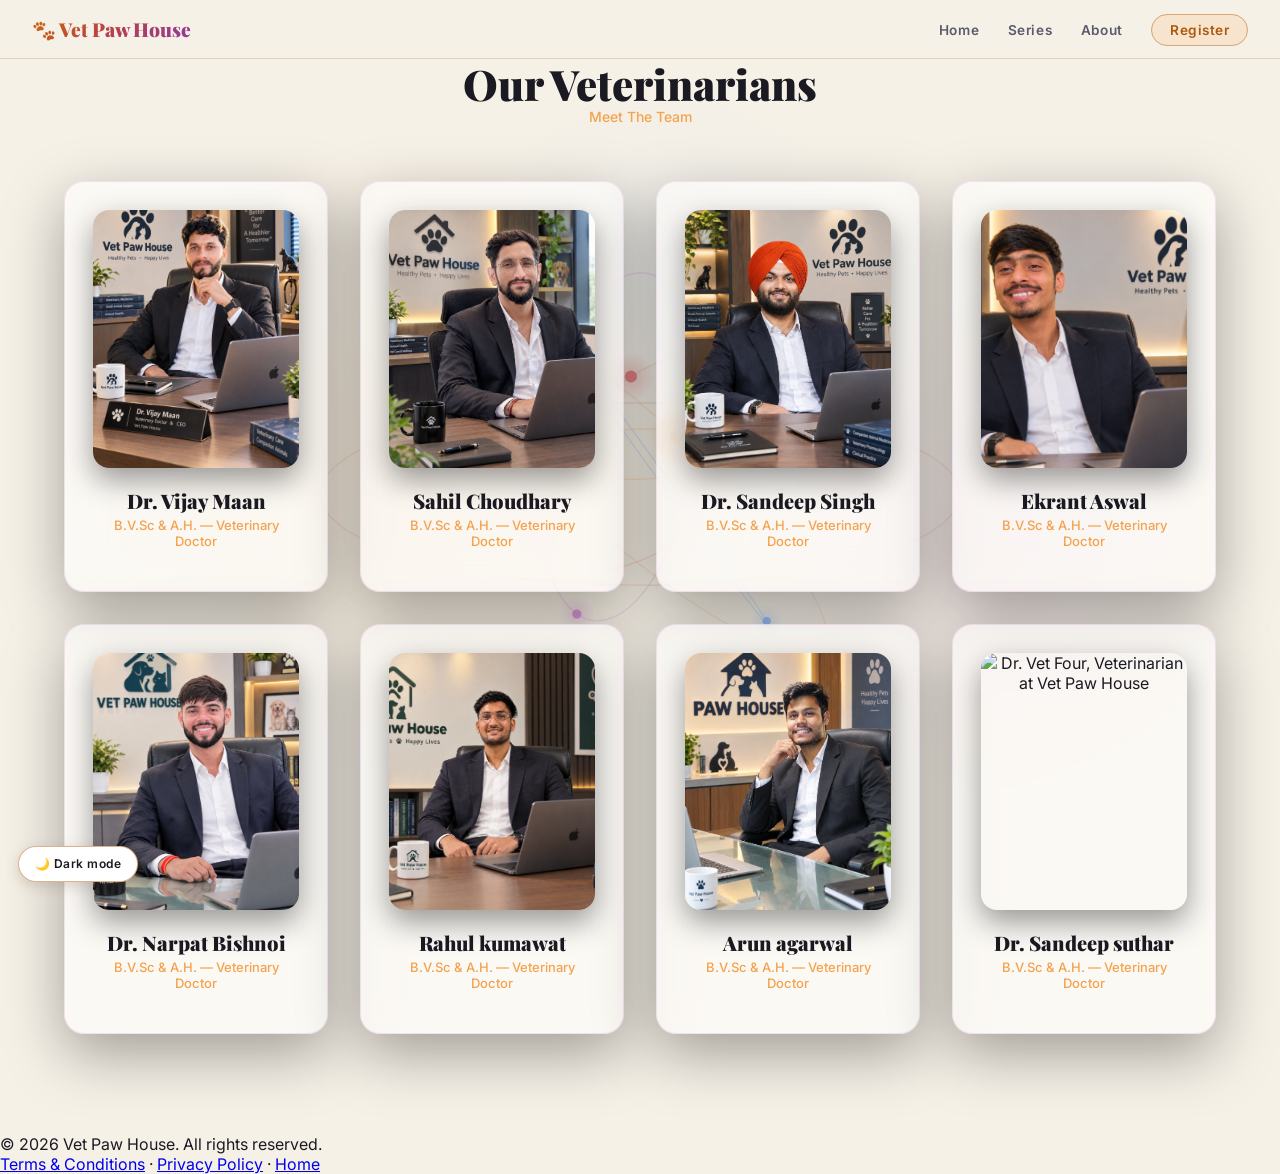
==== commit a69b9490: "Add files via upload" ====
--- a/about.html
+++ b/about.html
@@ -262,7 +262,7 @@
         <div class="team-photo-wrap">
           <img src="founder.jpg" alt="Dr. Vet Two, Veterinarian at Vet Paw House">
         </div>
-        <h2 class="team-name">Dr. Sahil Choudhary</h2>
+        <h2 class="team-name"> Sahil Choudhary</h2>
         <p class="team-credential">B.V.Sc &amp; A.H. — Veterinary Doctor</p>        
       </div>
 
@@ -294,7 +294,7 @@
         <div class="team-photo-wrap">
           <img src="rahul.png" alt="Dr. Vet Four, Veterinarian at Vet Paw House">
         </div>
-        <h2 class="team-name"> Dr. Rahul kumawat</h2>
+        <h2 class="team-name"> Rahul kumawat</h2>
         <p class="team-credential">B.V.Sc &amp; A.H. — Veterinary Doctor</p>       
       </div>
 
@@ -306,6 +306,15 @@
         <h2 class="team-name"> Arun agarwal</h2>
         <p class="team-credential">B.V.Sc &amp; A.H. — Veterinary Doctor</p>       
       </div>
+
+      <div class="team-card">
+        <div class="team-photo-wrap">
+          <img src="sandy.png" alt="Dr. Vet Four, Veterinarian at Vet Paw House">
+        </div>
+        <h2 class="team-name">Dr. Sandeep suthar</h2>
+        <p class="team-credential">B.V.Sc &amp; A.H. — Veterinary Doctor</p>       
+      </div>   
+
     </div>
   </section>
 
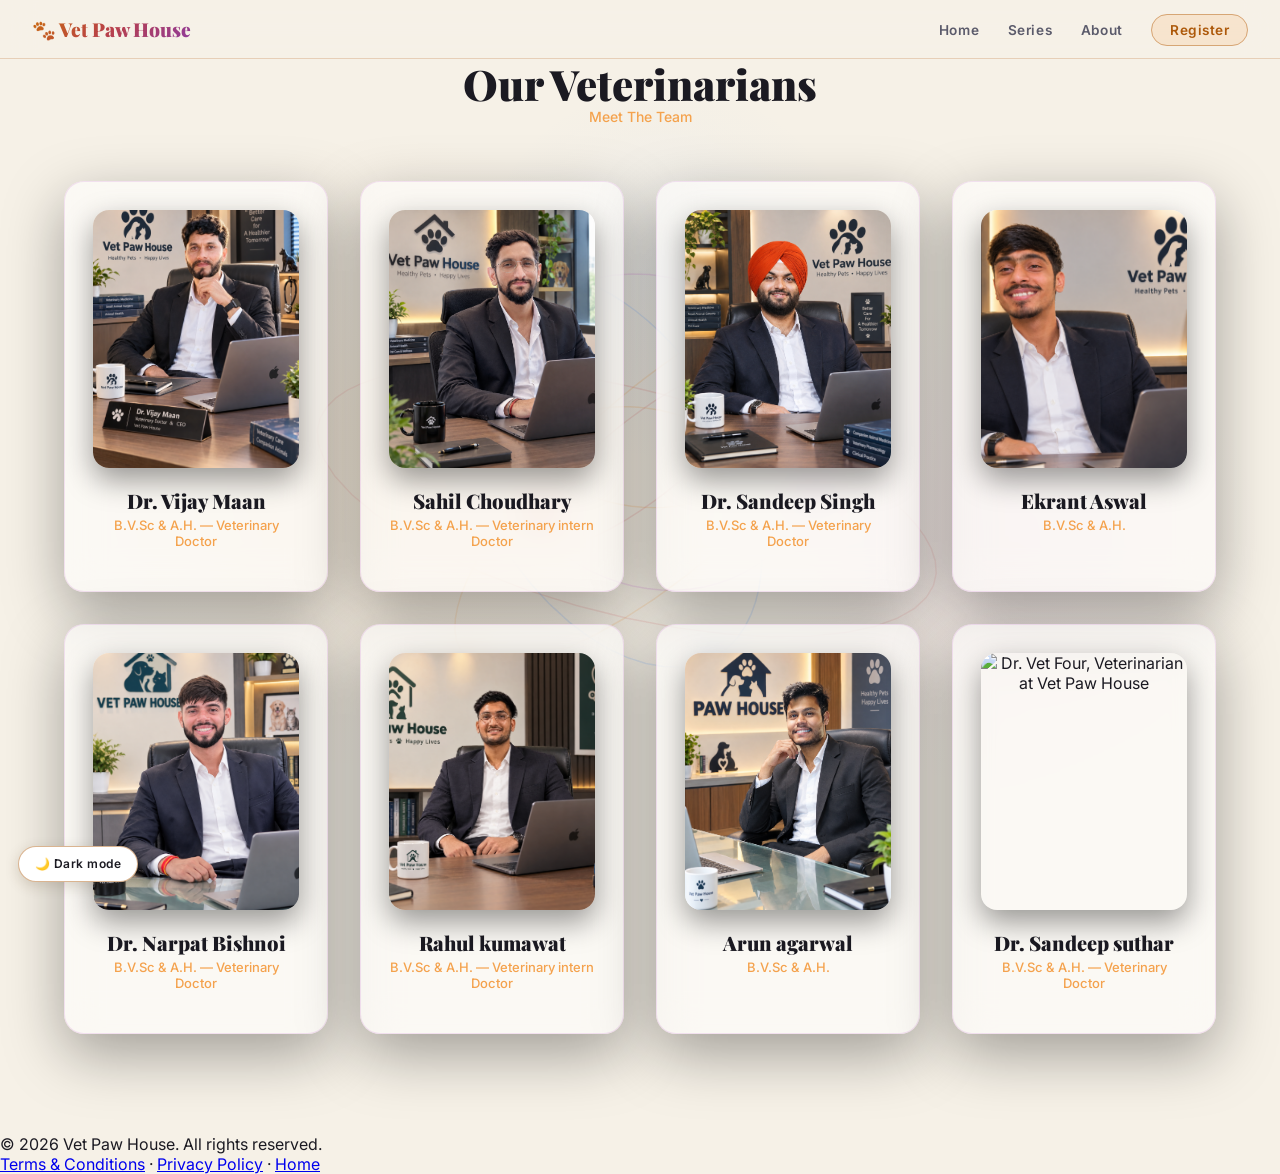
==== commit 9a52f32a: "Add files via upload" ====
--- a/about.html
+++ b/about.html
@@ -263,7 +263,7 @@
           <img src="founder.jpg" alt="Dr. Vet Two, Veterinarian at Vet Paw House">
         </div>
         <h2 class="team-name"> Sahil Choudhary</h2>
-        <p class="team-credential">B.V.Sc &amp; A.H. — Veterinary Doctor</p>        
+        <p class="team-credential">B.V.Sc &amp; A.H. — Veterinary intern Doctor</p>        
       </div>
 
       <div class="team-card">
@@ -279,7 +279,7 @@
           <img src="ekrant.png" alt="Dr. Vet Four, Veterinarian at Vet Paw House">
         </div>
         <h2 class="team-name"> Ekrant Aswal</h2>
-        <p class="team-credential">B.V.Sc &amp; A.H. — Veterinary Doctor</p>       
+        <p class="team-credential">B.V.Sc &amp; A.H. </p>       
       </div>
 
       <div class="team-card">
@@ -295,7 +295,7 @@
           <img src="rahul.png" alt="Dr. Vet Four, Veterinarian at Vet Paw House">
         </div>
         <h2 class="team-name"> Rahul kumawat</h2>
-        <p class="team-credential">B.V.Sc &amp; A.H. — Veterinary Doctor</p>       
+        <p class="team-credential">B.V.Sc &amp; A.H. — Veterinary intern Doctor</p>       
       </div>
 
 
@@ -304,7 +304,7 @@
           <img src="arun.png" alt="Dr. Vet Four, Veterinarian at Vet Paw House">
         </div>
         <h2 class="team-name"> Arun agarwal</h2>
-        <p class="team-credential">B.V.Sc &amp; A.H. — Veterinary Doctor</p>       
+        <p class="team-credential">B.V.Sc &amp; A.H. </p>       
       </div>
 
       <div class="team-card">
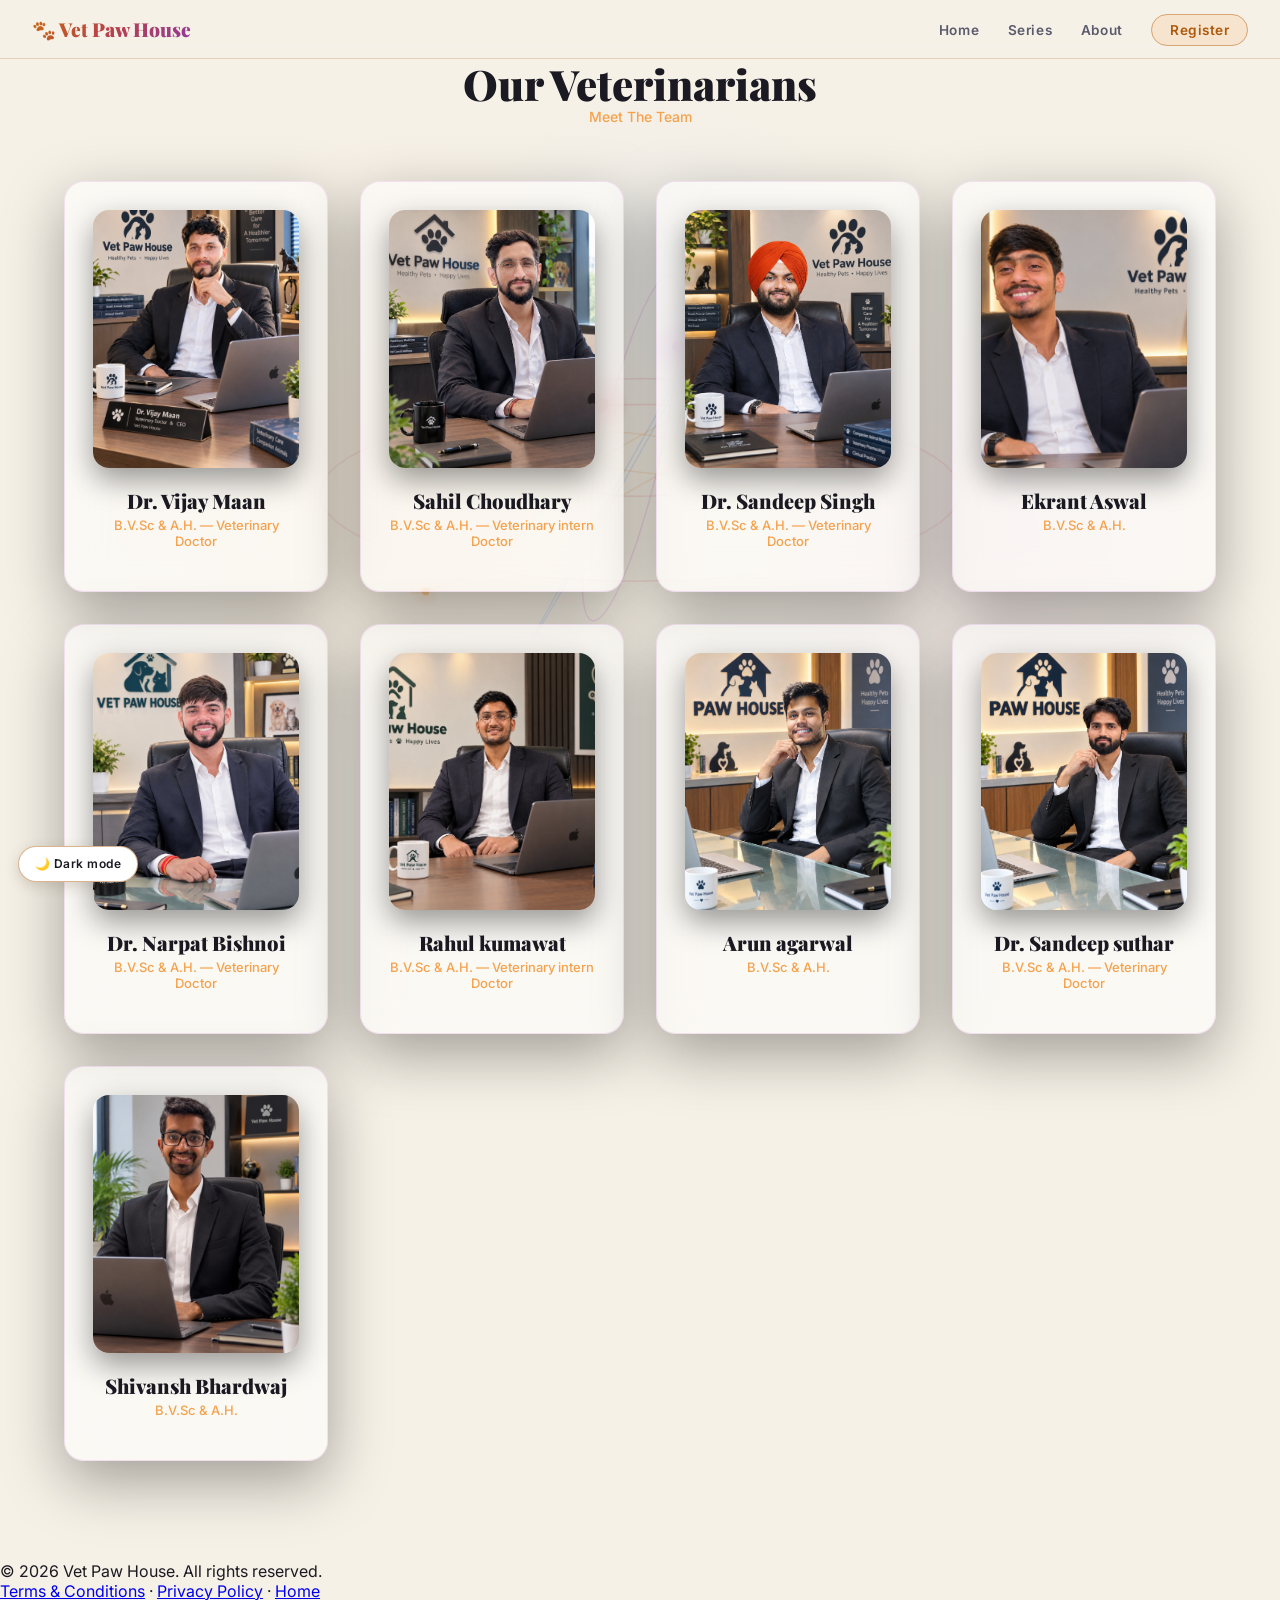
==== commit 311abad0: "Add files via upload" ====
--- a/about.html
+++ b/about.html
@@ -314,6 +314,19 @@
         <h2 class="team-name">Dr. Sandeep suthar</h2>
         <p class="team-credential">B.V.Sc &amp; A.H. — Veterinary Doctor</p>       
       </div>   
+
+      <div class="team-card">
+        <div class="team-photo-wrap">
+          <img src="shivansh.png" alt="Dr. Vet Four, Veterinarian at Vet Paw House">
+        </div>
+        <h2 class="team-name">Shivansh Bhardwaj</h2>
+        <p class="team-credential">B.V.Sc &amp; A.H. </p>       
+      </div> 
+
+
+
+
+
 
     </div>
   </section>
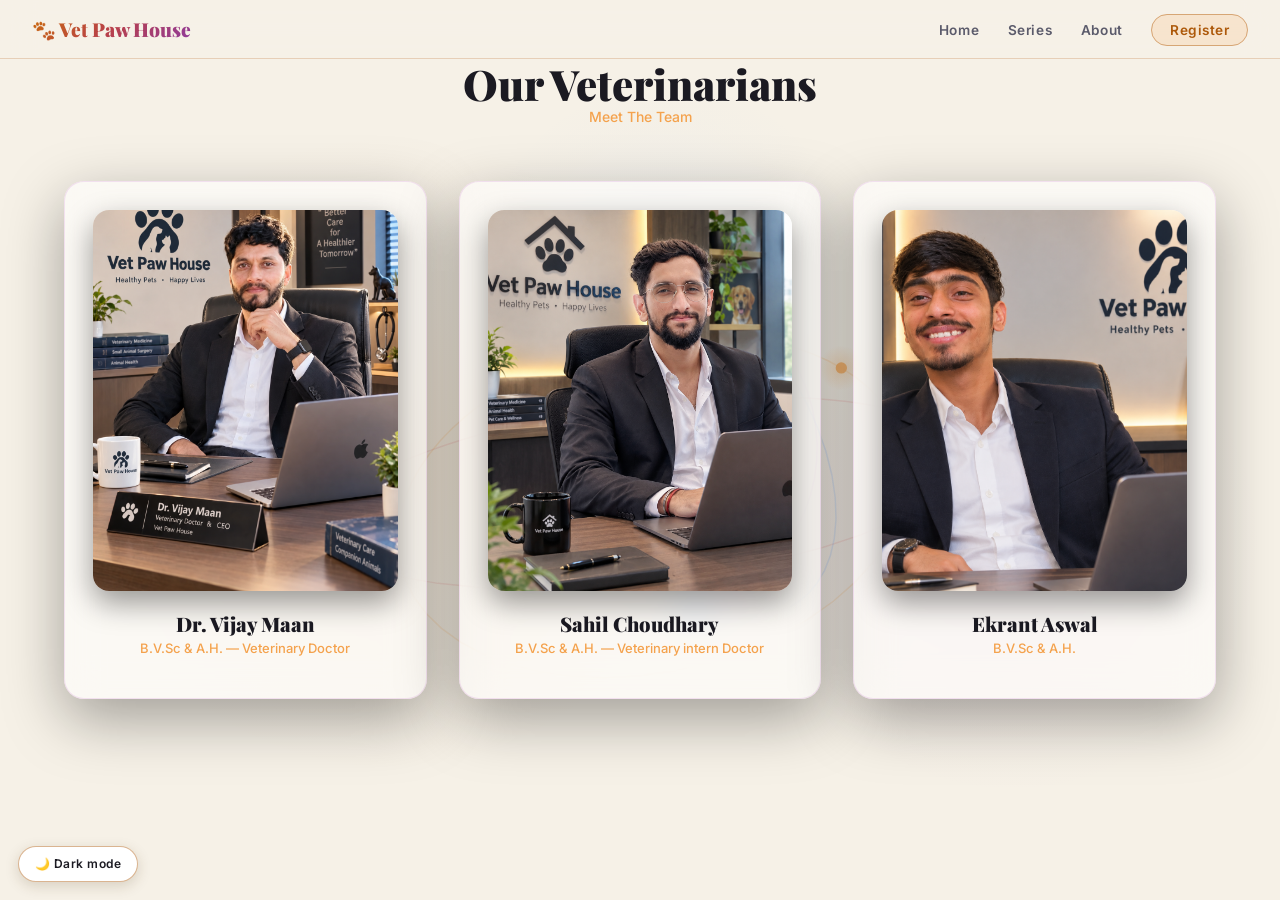
==== commit 9571e5d0: "Add files via upload" ====
--- a/about.html
+++ b/about.html
@@ -266,13 +266,7 @@
         <p class="team-credential">B.V.Sc &amp; A.H. — Veterinary intern Doctor</p>        
       </div>
 
-      <div class="team-card">
-        <div class="team-photo-wrap">
-          <img src="sandeep.png" alt="Dr. Vet Three, Veterinarian at Vet Paw House">
-        </div>
-        <h2 class="team-name">Dr. Sandeep Singh</h2>
-        <p class="team-credential">B.V.Sc &amp; A.H. — Veterinary Doctor</p>       
-      </div>
+     
 
       <div class="team-card">
         <div class="team-photo-wrap">
@@ -282,46 +276,16 @@
         <p class="team-credential">B.V.Sc &amp; A.H. </p>       
       </div>
 
-      <div class="team-card">
-        <div class="team-photo-wrap">
-          <img src="narpat.png" alt="Dr. Vet Four, Veterinarian at Vet Paw House">
-        </div>
-        <h2 class="team-name"> Dr. Narpat Bishnoi</h2>
-        <p class="team-credential">B.V.Sc &amp; A.H. — Veterinary Doctor</p>       
-      </div>
-
-      <div class="team-card">
-        <div class="team-photo-wrap">
-          <img src="rahul.png" alt="Dr. Vet Four, Veterinarian at Vet Paw House">
-        </div>
-        <h2 class="team-name"> Rahul kumawat</h2>
-        <p class="team-credential">B.V.Sc &amp; A.H. — Veterinary intern Doctor</p>       
-      </div>
-
-
-      <div class="team-card">
-        <div class="team-photo-wrap">
-          <img src="arun.png" alt="Dr. Vet Four, Veterinarian at Vet Paw House">
-        </div>
-        <h2 class="team-name"> Arun agarwal</h2>
-        <p class="team-credential">B.V.Sc &amp; A.H. </p>       
-      </div>
-
-      <div class="team-card">
-        <div class="team-photo-wrap">
-          <img src="sandy.png" alt="Dr. Vet Four, Veterinarian at Vet Paw House">
-        </div>
-        <h2 class="team-name">Dr. Sandeep suthar</h2>
-        <p class="team-credential">B.V.Sc &amp; A.H. — Veterinary Doctor</p>       
-      </div>   
-
-      <div class="team-card">
-        <div class="team-photo-wrap">
-          <img src="shivansh.png" alt="Dr. Vet Four, Veterinarian at Vet Paw House">
-        </div>
-        <h2 class="team-name">Shivansh Bhardwaj</h2>
-        <p class="team-credential">B.V.Sc &amp; A.H. </p>       
-      </div> 
+      
+
+      
+
+
+      
+
+       
+
+     
 
 
 
